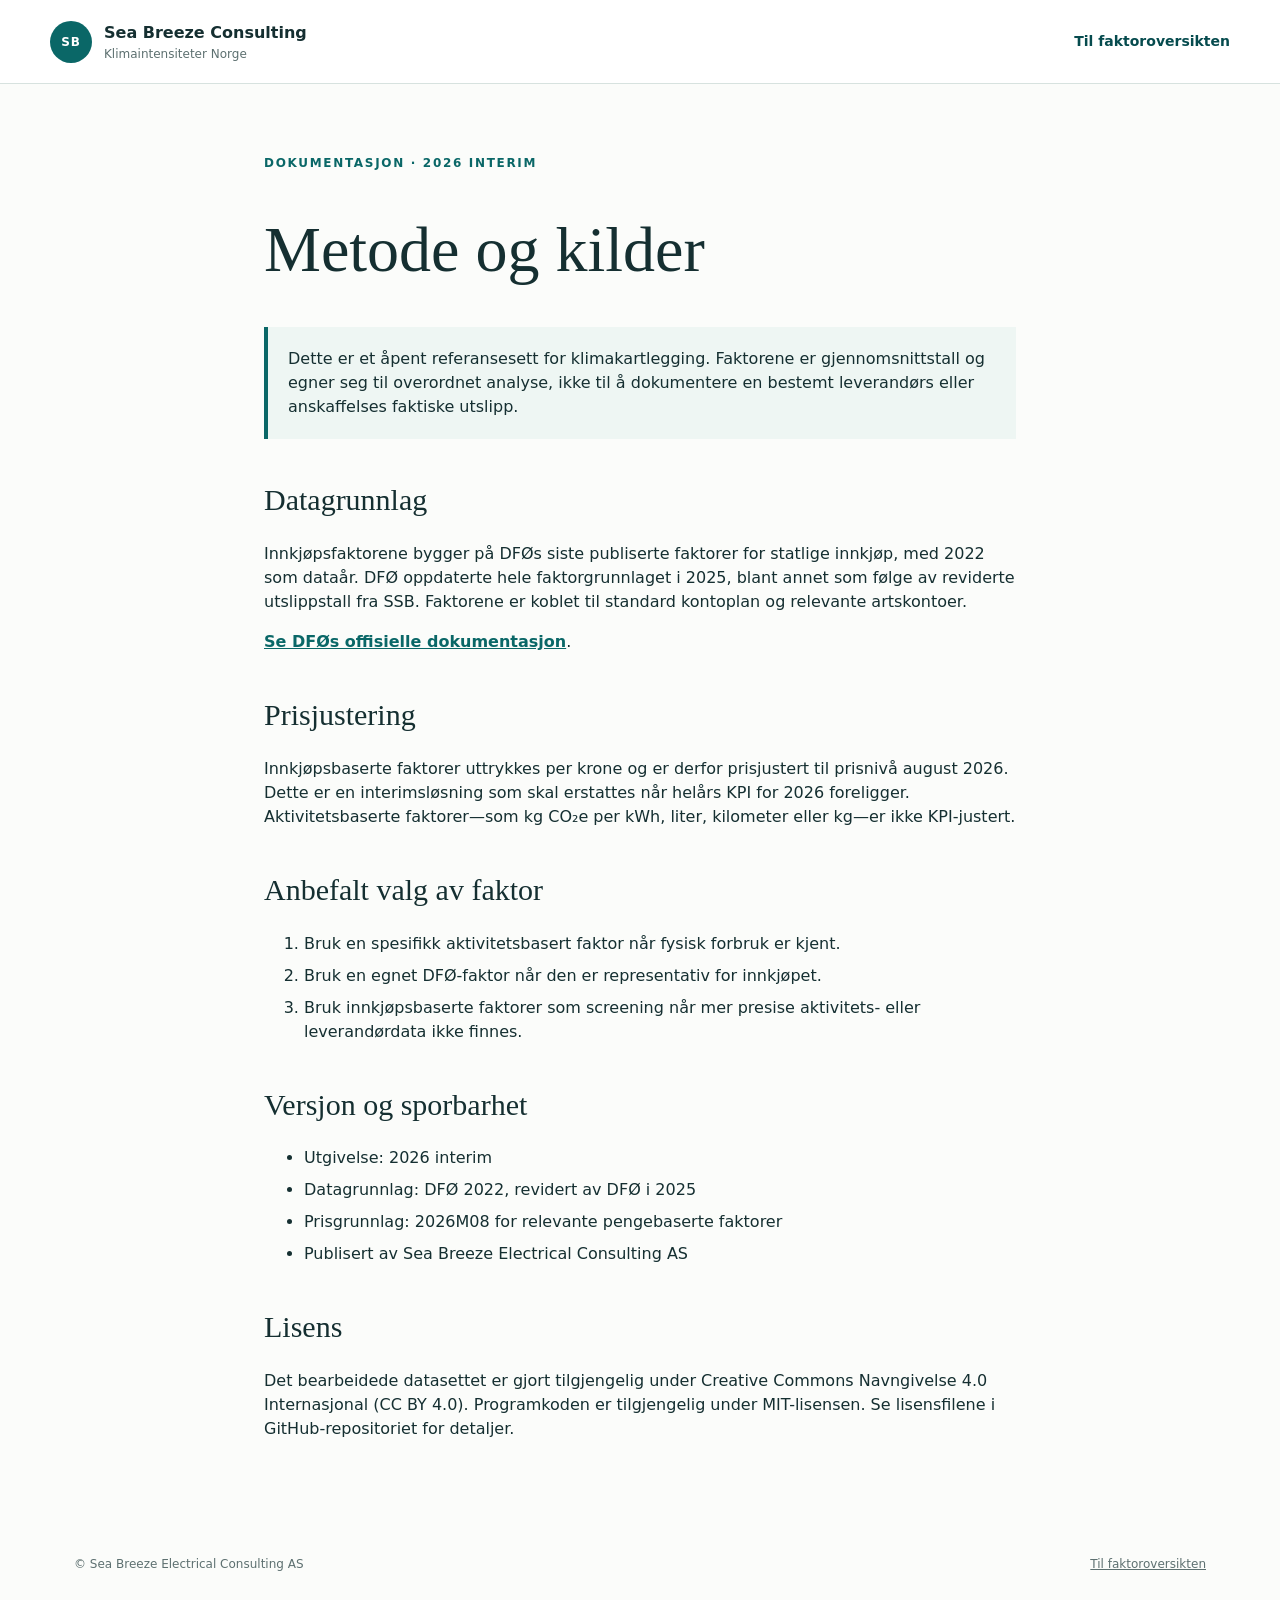
==== methodology/index.html @ c1573658 "Publish 2026 DFØ climate intensity browser" ====
<!doctype html><html lang="no"><head><meta charset="utf-8"><meta name="viewport" content="width=device-width,initial-scale=1"><title>Metode og kilder · Klimaintensiteter Norge</title><link rel="stylesheet" href="../assets/styles.css"><style>.article{max-width:800px;margin:auto;padding:70px 24px}.article h1{font:400 clamp(40px,7vw,64px)/1.08 Georgia,serif}.article h2{font:400 30px Georgia,serif;margin-top:44px}.article li{margin:.5em 0}.article a{color:var(--sea);font-weight:650}.callout{padding:20px;border-left:4px solid var(--sea);background:var(--foam)}</style></head><body><header class="site-header"><a class="brand" href="../"><span class="brand-mark">SB</span><span><strong>Sea Breeze Consulting</strong><small>Klimaintensiteter Norge</small></span></a><a class="header-link" href="../">Til faktoroversikten</a></header><main class="article"><div class="eyebrow" style="color:var(--sea)">Dokumentasjon · 2026 interim</div><h1>Metode og kilder</h1><p class="callout">Dette er et åpent referansesett for klimakartlegging. Faktorene er gjennomsnittstall og egner seg til overordnet analyse, ikke til å dokumentere en bestemt leverandørs eller anskaffelses faktiske utslipp.</p><h2>Datagrunnlag</h2><p>Innkjøpsfaktorene bygger på DFØs siste publiserte faktorer for statlige innkjøp, med 2022 som dataår. DFØ oppdaterte hele faktorgrunnlaget i 2025, blant annet som følge av reviderte utslippstall fra SSB. Faktorene er koblet til standard kontoplan og relevante artskontoer.</p><p><a href="https://www.anskaffelser.no/data-statistikk-og-analyse/utslippsfaktorer-statlige-innkjop">Se DFØs offisielle dokumentasjon</a>.</p><h2>Prisjustering</h2><p>Innkjøpsbaserte faktorer uttrykkes per krone og er derfor prisjustert til prisnivå august 2026. Dette er en interimsløsning som skal erstattes når helårs KPI for 2026 foreligger. Aktivitetsbaserte faktorer—som kg CO₂e per kWh, liter, kilometer eller kg—er ikke KPI-justert.</p><h2>Anbefalt valg av faktor</h2><ol><li>Bruk en spesifikk aktivitetsbasert faktor når fysisk forbruk er kjent.</li><li>Bruk en egnet DFØ-faktor når den er representativ for innkjøpet.</li><li>Bruk innkjøpsbaserte faktorer som screening når mer presise aktivitets- eller leverandørdata ikke finnes.</li></ol><h2>Versjon og sporbarhet</h2><ul><li>Utgivelse: 2026 interim</li><li>Datagrunnlag: DFØ 2022, revidert av DFØ i 2025</li><li>Prisgrunnlag: 2026M08 for relevante pengebaserte faktorer</li><li>Publisert av Sea Breeze Electrical Consulting AS</li></ul><h2>Lisens</h2><p>Det bearbeidede datasettet er gjort tilgjengelig under Creative Commons Navngivelse 4.0 Internasjonal (CC BY 4.0). Programkoden er tilgjengelig under MIT-lisensen. Se lisensfilene i GitHub-repositoriet for detaljer.</p></main><footer><span>© Sea Breeze Electrical Consulting AS</span><a href="../">Til faktoroversikten</a></footer></body></html>
---- assets/styles.css ----
:root{--ink:#152f31;--muted:#5d7070;--sea:#0a6767;--sea-dark:#064b4e;--foam:#eef6f3;--sand:#f6f1e7;--line:#d7e2df;--white:#fff;--shadow:0 22px 60px rgba(18,54,53,.12)}
*{box-sizing:border-box}html{scroll-behavior:smooth}body{margin:0;color:var(--ink);background:#fbfcfa;font:16px/1.5 system-ui,-apple-system,"Segoe UI",sans-serif}button,input{font:inherit}a{color:inherit}.site-header{height:84px;padding:0 max(24px,calc((100vw - 1180px)/2));display:flex;align-items:center;justify-content:space-between;background:var(--white);border-bottom:1px solid var(--line)}.brand{display:flex;gap:12px;align-items:center;text-decoration:none}.brand-mark{display:grid;place-items:center;width:42px;height:42px;border-radius:50%;background:var(--sea);color:#fff;font-size:12px;letter-spacing:.08em;font-weight:800}.brand strong,.brand small{display:block}.brand small{color:var(--muted);font-size:12px}.header-link{color:var(--sea-dark);font-size:14px;font-weight:650;text-decoration:none}.header-link:hover{text-decoration:underline}.hero{padding:76px max(24px,calc((100vw - 1080px)/2)) 68px;background:linear-gradient(135deg,var(--sea-dark),#0a6a68 72%,#11847c);color:#fff}.eyebrow,.section-label{text-transform:uppercase;letter-spacing:.14em;font-size:12px;font-weight:800}.hero h1{font-family:Georgia,serif;font-weight:400;font-size:clamp(42px,7vw,76px);line-height:1.02;max-width:800px;margin:18px 0}.hero>p{font-size:19px;max-width:720px;color:#dcebea}.release-note{max-width:900px;margin-top:38px;padding:18px 20px;border:1px solid rgba(255,255,255,.28);border-radius:10px;background:rgba(255,255,255,.07);display:flex;gap:18px}.release-note strong{white-space:nowrap}.release-note span{color:#e5f0ee}.browser{max-width:1180px;margin:0 auto;padding:68px 24px}.browser-heading{display:flex;justify-content:space-between;align-items:end;gap:24px}.browser h2,.guidance h2{font:400 clamp(30px,4vw,44px)/1.15 Georgia,serif;margin:7px 0 0}.section-label{color:var(--sea)}.download{padding:11px 16px;border-radius:8px;background:var(--sea);color:#fff;text-decoration:none;font-weight:700;font-size:14px}.download:hover{background:var(--sea-dark)}.stats{display:grid;grid-template-columns:repeat(3,1fr);margin:36px 0;border:1px solid var(--line);border-radius:12px;background:#fff}.stats div{padding:21px 24px;border-right:1px solid var(--line)}.stats div:last-child{border:0}.stats strong,.stats span{display:block}.stats strong{font:400 30px Georgia,serif}.stats span{font-size:13px;color:var(--muted)}.controls{display:flex;gap:14px;justify-content:space-between}.search{height:48px;display:flex;align-items:center;gap:10px;border:1px solid #bac9c6;border-radius:9px;background:#fff;padding:0 15px;flex:1;max-width:650px}.search:focus-within{outline:3px solid rgba(10,103,103,.18);border-color:var(--sea)}.search input{width:100%;border:0;outline:0;color:var(--ink)}.filter-group{display:flex;gap:4px;padding:4px;border-radius:9px;background:var(--foam)}.filter{padding:8px 14px;border:0;border-radius:7px;background:transparent;color:var(--sea-dark);cursor:pointer}.filter.active{background:#fff;box-shadow:0 2px 8px rgba(22,55,54,.1);font-weight:700}.result-summary{color:var(--muted);font-size:14px;margin:20px 0 10px}.table-wrap{border:1px solid var(--line);border-radius:12px;overflow:hidden;background:#fff}table{width:100%;border-collapse:collapse}th{padding:13px 17px;text-align:left;background:var(--foam);color:var(--muted);font-size:12px;text-transform:uppercase;letter-spacing:.08em}td{padding:16px 17px;border-top:1px solid var(--line);vertical-align:middle}.factor-row{cursor:pointer}.factor-row:hover,.factor-row:focus-within{background:#f7faf8}.account{font-variant-numeric:tabular-nums;font-weight:750;color:var(--sea-dark)}.value{font-variant-numeric:tabular-nums;font-weight:750;white-space:nowrap}.value small{display:block;font-weight:400;color:var(--muted)}.tag{display:inline-block;border-radius:20px;padding:4px 9px;background:var(--sand);font-size:12px;white-space:nowrap}.row-button{border:0;background:none;color:var(--sea);font-size:22px;cursor:pointer}.empty{padding:45px;text-align:center;color:var(--muted)}.guidance{display:grid;grid-template-columns:1fr 1.25fr;gap:70px;padding:64px max(24px,calc((100vw - 1080px)/2));background:var(--sand)}.guidance p{margin:0;font-size:18px}dialog{width:min(660px,calc(100vw - 32px));max-height:calc(100vh - 40px);padding:34px;border:0;border-radius:14px;box-shadow:var(--shadow);color:var(--ink)}dialog::backdrop{background:rgba(4,31,32,.62)}.close{position:absolute;right:16px;top:12px;border:0;background:transparent;font-size:30px;color:var(--muted);cursor:pointer}.detail-kicker{color:var(--sea);font-size:13px;font-weight:800}.detail-title{font:400 32px/1.2 Georgia,serif;margin:8px 36px 24px 0}.detail-value{padding:20px;background:var(--foam);border-radius:10px;font-size:14px}.detail-value strong{display:block;font:400 30px Georgia,serif}.detail-grid{display:grid;grid-template-columns:1fr 1fr;gap:16px;margin-top:22px}.detail-grid div{border-top:1px solid var(--line);padding-top:10px}.detail-grid dt{color:var(--muted);font-size:12px;text-transform:uppercase;letter-spacing:.06em}.detail-grid dd{margin:3px 0;font-size:14px}.notice{margin-top:22px;padding:14px;border-left:3px solid var(--sea);background:#faf8f2;color:var(--muted);font-size:13px}footer{max-width:1180px;margin:auto;padding:28px 24px;display:flex;justify-content:space-between;gap:24px;color:var(--muted);font-size:12px}.sr-only{position:absolute;width:1px;height:1px;padding:0;margin:-1px;overflow:hidden;clip:rect(0,0,0,0);white-space:nowrap;border:0}
@media(max-width:720px){.site-header{height:72px}.brand strong{font-size:14px}.header-link{display:none}.hero{padding-top:55px}.release-note{display:block}.release-note strong{display:block;margin-bottom:7px}.browser{padding:48px 16px}.browser-heading{align-items:start}.download{white-space:nowrap}.stats{grid-template-columns:1fr}.stats div{border-right:0;border-bottom:1px solid var(--line)}.controls{display:block}.search{max-width:none}.filter-group{margin-top:10px}.filter{flex:1}th:nth-child(1),td:nth-child(1),th:nth-child(4),td:nth-child(4){display:none}td,th{padding:13px 11px}.guidance{grid-template-columns:1fr;gap:20px}.detail-grid{grid-template-columns:1fr}footer{display:block}footer span{display:block;margin-bottom:7px}}
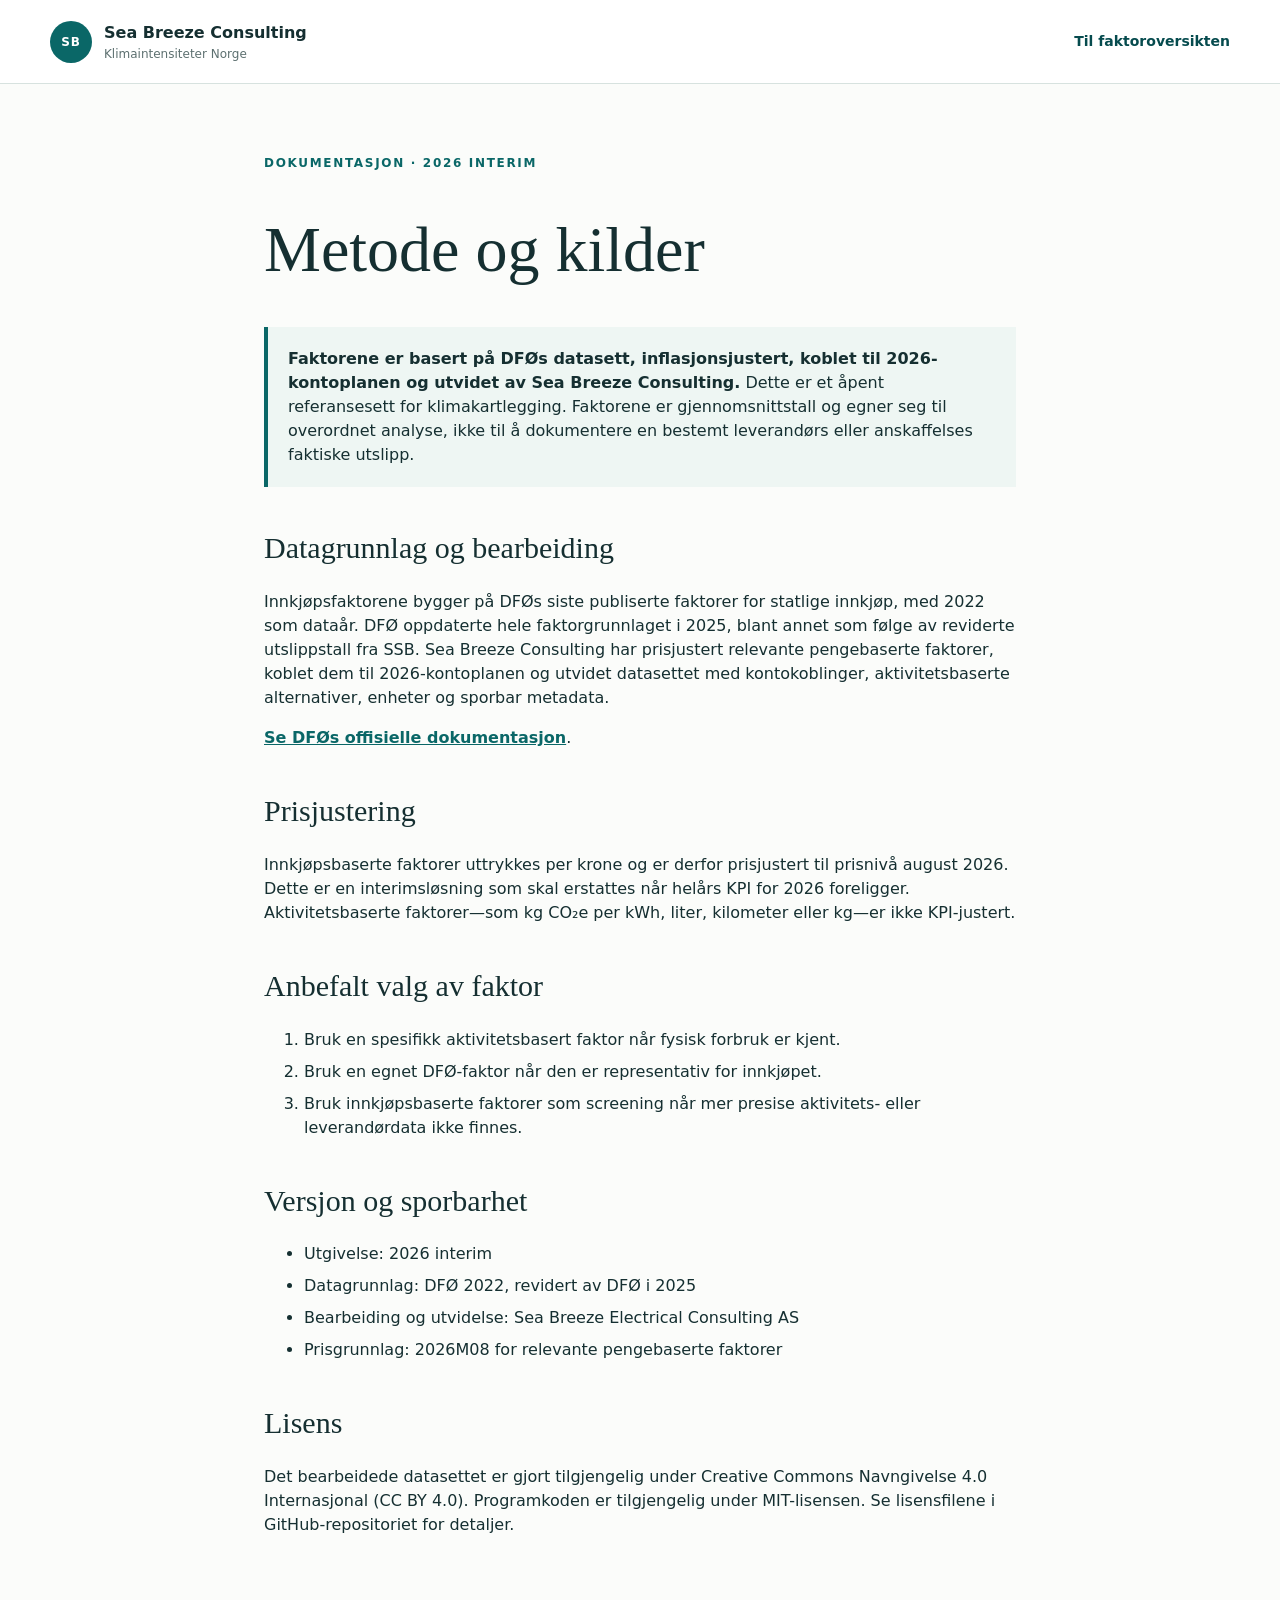
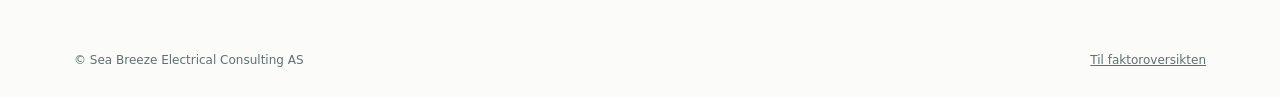
==== commit e719004c: "Clarify DFØ source and Sea Breeze enhancements" ====
--- a/methodology/index.html
+++ b/methodology/index.html
@@ -1 +1 @@
-<!doctype html><html lang="no"><head><meta charset="utf-8"><meta name="viewport" content="width=device-width,initial-scale=1"><title>Metode og kilder · Klimaintensiteter Norge</title><link rel="stylesheet" href="../assets/styles.css"><style>.article{max-width:800px;margin:auto;padding:70px 24px}.article h1{font:400 clamp(40px,7vw,64px)/1.08 Georgia,serif}.article h2{font:400 30px Georgia,serif;margin-top:44px}.article li{margin:.5em 0}.article a{color:var(--sea);font-weight:650}.callout{padding:20px;border-left:4px solid var(--sea);background:var(--foam)}</style></head><body><header class="site-header"><a class="brand" href="../"><span class="brand-mark">SB</span><span><strong>Sea Breeze Consulting</strong><small>Klimaintensiteter Norge</small></span></a><a class="header-link" href="../">Til faktoroversikten</a></header><main class="article"><div class="eyebrow" style="color:var(--sea)">Dokumentasjon · 2026 interim</div><h1>Metode og kilder</h1><p class="callout">Dette er et åpent referansesett for klimakartlegging. Faktorene er gjennomsnittstall og egner seg til overordnet analyse, ikke til å dokumentere en bestemt leverandørs eller anskaffelses faktiske utslipp.</p><h2>Datagrunnlag</h2><p>Innkjøpsfaktorene bygger på DFØs siste publiserte faktorer for statlige innkjøp, med 2022 som dataår. DFØ oppdaterte hele faktorgrunnlaget i 2025, blant annet som følge av reviderte utslippstall fra SSB. Faktorene er koblet til standard kontoplan og relevante artskontoer.</p><p><a href="https://www.anskaffelser.no/data-statistikk-og-analyse/utslippsfaktorer-statlige-innkjop">Se DFØs offisielle dokumentasjon</a>.</p><h2>Prisjustering</h2><p>Innkjøpsbaserte faktorer uttrykkes per krone og er derfor prisjustert til prisnivå august 2026. Dette er en interimsløsning som skal erstattes når helårs KPI for 2026 foreligger. Aktivitetsbaserte faktorer—som kg CO₂e per kWh, liter, kilometer eller kg—er ikke KPI-justert.</p><h2>Anbefalt valg av faktor</h2><ol><li>Bruk en spesifikk aktivitetsbasert faktor når fysisk forbruk er kjent.</li><li>Bruk en egnet DFØ-faktor når den er representativ for innkjøpet.</li><li>Bruk innkjøpsbaserte faktorer som screening når mer presise aktivitets- eller leverandørdata ikke finnes.</li></ol><h2>Versjon og sporbarhet</h2><ul><li>Utgivelse: 2026 interim</li><li>Datagrunnlag: DFØ 2022, revidert av DFØ i 2025</li><li>Prisgrunnlag: 2026M08 for relevante pengebaserte faktorer</li><li>Publisert av Sea Breeze Electrical Consulting AS</li></ul><h2>Lisens</h2><p>Det bearbeidede datasettet er gjort tilgjengelig under Creative Commons Navngivelse 4.0 Internasjonal (CC BY 4.0). Programkoden er tilgjengelig under MIT-lisensen. Se lisensfilene i GitHub-repositoriet for detaljer.</p></main><footer><span>© Sea Breeze Electrical Consulting AS</span><a href="../">Til faktoroversikten</a></footer></body></html>
+<!doctype html><html lang="no"><head><meta charset="utf-8"><meta name="viewport" content="width=device-width,initial-scale=1"><title>Metode og kilder · Klimaintensiteter Norge</title><link rel="stylesheet" href="../assets/styles.css"><style>.article{max-width:800px;margin:auto;padding:70px 24px}.article h1{font:400 clamp(40px,7vw,64px)/1.08 Georgia,serif}.article h2{font:400 30px Georgia,serif;margin-top:44px}.article li{margin:.5em 0}.article a{color:var(--sea);font-weight:650}.callout{padding:20px;border-left:4px solid var(--sea);background:var(--foam)}</style></head><body><header class="site-header"><a class="brand" href="../"><span class="brand-mark">SB</span><span><strong>Sea Breeze Consulting</strong><small>Klimaintensiteter Norge</small></span></a><a class="header-link" href="../">Til faktoroversikten</a></header><main class="article"><div class="eyebrow" style="color:var(--sea)">Dokumentasjon · 2026 interim</div><h1>Metode og kilder</h1><p class="callout"><strong>Faktorene er basert på DFØs datasett, inflasjonsjustert, koblet til 2026-kontoplanen og utvidet av Sea Breeze Consulting.</strong> Dette er et åpent referansesett for klimakartlegging. Faktorene er gjennomsnittstall og egner seg til overordnet analyse, ikke til å dokumentere en bestemt leverandørs eller anskaffelses faktiske utslipp.</p><h2>Datagrunnlag og bearbeiding</h2><p>Innkjøpsfaktorene bygger på DFØs siste publiserte faktorer for statlige innkjøp, med 2022 som dataår. DFØ oppdaterte hele faktorgrunnlaget i 2025, blant annet som følge av reviderte utslippstall fra SSB. Sea Breeze Consulting har prisjustert relevante pengebaserte faktorer, koblet dem til 2026-kontoplanen og utvidet datasettet med kontokoblinger, aktivitetsbaserte alternativer, enheter og sporbar metadata.</p><p><a href="https://www.anskaffelser.no/data-statistikk-og-analyse/utslippsfaktorer-statlige-innkjop">Se DFØs offisielle dokumentasjon</a>.</p><h2>Prisjustering</h2><p>Innkjøpsbaserte faktorer uttrykkes per krone og er derfor prisjustert til prisnivå august 2026. Dette er en interimsløsning som skal erstattes når helårs KPI for 2026 foreligger. Aktivitetsbaserte faktorer—som kg CO₂e per kWh, liter, kilometer eller kg—er ikke KPI-justert.</p><h2>Anbefalt valg av faktor</h2><ol><li>Bruk en spesifikk aktivitetsbasert faktor når fysisk forbruk er kjent.</li><li>Bruk en egnet DFØ-faktor når den er representativ for innkjøpet.</li><li>Bruk innkjøpsbaserte faktorer som screening når mer presise aktivitets- eller leverandørdata ikke finnes.</li></ol><h2>Versjon og sporbarhet</h2><ul><li>Utgivelse: 2026 interim</li><li>Datagrunnlag: DFØ 2022, revidert av DFØ i 2025</li><li>Bearbeiding og utvidelse: Sea Breeze Electrical Consulting AS</li><li>Prisgrunnlag: 2026M08 for relevante pengebaserte faktorer</li></ul><h2>Lisens</h2><p>Det bearbeidede datasettet er gjort tilgjengelig under Creative Commons Navngivelse 4.0 Internasjonal (CC BY 4.0). Programkoden er tilgjengelig under MIT-lisensen. Se lisensfilene i GitHub-repositoriet for detaljer.</p></main><footer><span>© Sea Breeze Electrical Consulting AS</span><a href="../">Til faktoroversikten</a></footer></body></html>
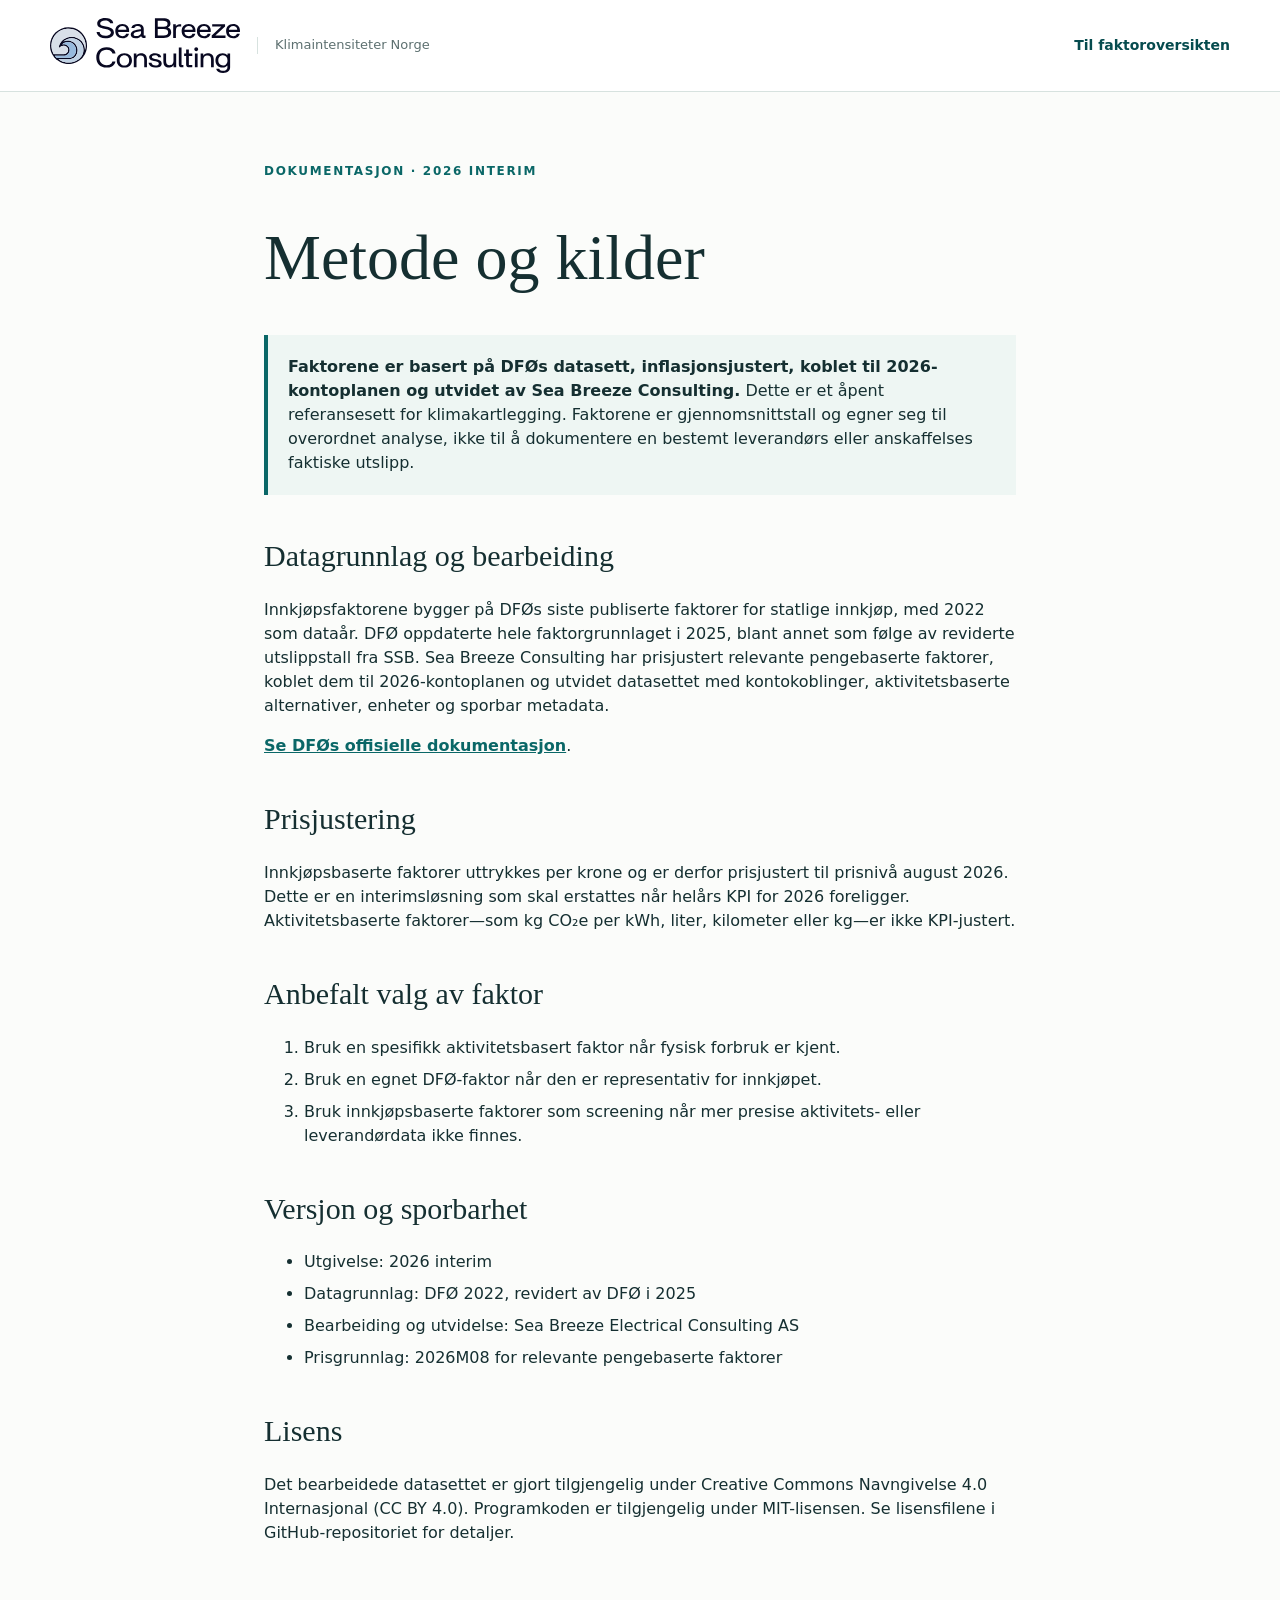
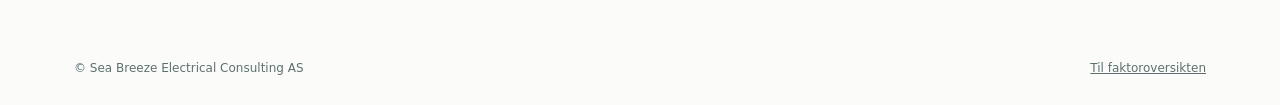
==== commit 21be6e2c: "Add Sea Breeze brand assets and logo" ====
--- a/methodology/index.html
+++ b/methodology/index.html
@@ -1 +1,48 @@
-<!doctype html><html lang="no"><head><meta charset="utf-8"><meta name="viewport" content="width=device-width,initial-scale=1"><title>Metode og kilder · Klimaintensiteter Norge</title><link rel="stylesheet" href="../assets/styles.css"><style>.article{max-width:800px;margin:auto;padding:70px 24px}.article h1{font:400 clamp(40px,7vw,64px)/1.08 Georgia,serif}.article h2{font:400 30px Georgia,serif;margin-top:44px}.article li{margin:.5em 0}.article a{color:var(--sea);font-weight:650}.callout{padding:20px;border-left:4px solid var(--sea);background:var(--foam)}</style></head><body><header class="site-header"><a class="brand" href="../"><span class="brand-mark">SB</span><span><strong>Sea Breeze Consulting</strong><small>Klimaintensiteter Norge</small></span></a><a class="header-link" href="../">Til faktoroversikten</a></header><main class="article"><div class="eyebrow" style="color:var(--sea)">Dokumentasjon · 2026 interim</div><h1>Metode og kilder</h1><p class="callout"><strong>Faktorene er basert på DFØs datasett, inflasjonsjustert, koblet til 2026-kontoplanen og utvidet av Sea Breeze Consulting.</strong> Dette er et åpent referansesett for klimakartlegging. Faktorene er gjennomsnittstall og egner seg til overordnet analyse, ikke til å dokumentere en bestemt leverandørs eller anskaffelses faktiske utslipp.</p><h2>Datagrunnlag og bearbeiding</h2><p>Innkjøpsfaktorene bygger på DFØs siste publiserte faktorer for statlige innkjøp, med 2022 som dataår. DFØ oppdaterte hele faktorgrunnlaget i 2025, blant annet som følge av reviderte utslippstall fra SSB. Sea Breeze Consulting har prisjustert relevante pengebaserte faktorer, koblet dem til 2026-kontoplanen og utvidet datasettet med kontokoblinger, aktivitetsbaserte alternativer, enheter og sporbar metadata.</p><p><a href="https://www.anskaffelser.no/data-statistikk-og-analyse/utslippsfaktorer-statlige-innkjop">Se DFØs offisielle dokumentasjon</a>.</p><h2>Prisjustering</h2><p>Innkjøpsbaserte faktorer uttrykkes per krone og er derfor prisjustert til prisnivå august 2026. Dette er en interimsløsning som skal erstattes når helårs KPI for 2026 foreligger. Aktivitetsbaserte faktorer—som kg CO₂e per kWh, liter, kilometer eller kg—er ikke KPI-justert.</p><h2>Anbefalt valg av faktor</h2><ol><li>Bruk en spesifikk aktivitetsbasert faktor når fysisk forbruk er kjent.</li><li>Bruk en egnet DFØ-faktor når den er representativ for innkjøpet.</li><li>Bruk innkjøpsbaserte faktorer som screening når mer presise aktivitets- eller leverandørdata ikke finnes.</li></ol><h2>Versjon og sporbarhet</h2><ul><li>Utgivelse: 2026 interim</li><li>Datagrunnlag: DFØ 2022, revidert av DFØ i 2025</li><li>Bearbeiding og utvidelse: Sea Breeze Electrical Consulting AS</li><li>Prisgrunnlag: 2026M08 for relevante pengebaserte faktorer</li></ul><h2>Lisens</h2><p>Det bearbeidede datasettet er gjort tilgjengelig under Creative Commons Navngivelse 4.0 Internasjonal (CC BY 4.0). Programkoden er tilgjengelig under MIT-lisensen. Se lisensfilene i GitHub-repositoriet for detaljer.</p></main><footer><span>© Sea Breeze Electrical Consulting AS</span><a href="../">Til faktoroversikten</a></footer></body></html>
+<!doctype html>
+<html lang="no">
+<head>
+  <meta charset="utf-8">
+  <meta name="viewport" content="width=device-width,initial-scale=1">
+  <title>Metode og kilder · Klimaintensiteter Norge</title>
+  <link rel="icon" type="image/png" href="../assets/brand/sea-breeze-icon@2x.png">
+  <link rel="stylesheet" href="../assets/styles.css">
+  <style>
+    .article{max-width:800px;margin:auto;padding:70px 24px}.article h1{font:400 clamp(40px,7vw,64px)/1.08 Georgia,serif}.article h2{font:400 30px Georgia,serif;margin-top:44px}.article li{margin:.5em 0}.article a{color:var(--sea);font-weight:650}.callout{padding:20px;border-left:4px solid var(--sea);background:var(--foam)}
+  </style>
+</head>
+<body>
+  <header class="site-header">
+    <a class="brand" href="../" aria-label="Sea Breeze Consulting – Klimaintensiteter Norge">
+      <img class="brand-logo" src="../assets/brand/sea-breeze-consulting-logo.svg" alt="Sea Breeze Consulting">
+      <span class="product-name">Klimaintensiteter Norge</span>
+    </a>
+    <a class="header-link" href="../">Til faktoroversikten</a>
+  </header>
+  <main class="article">
+    <div class="eyebrow" style="color:var(--sea)">Dokumentasjon · 2026 interim</div>
+    <h1>Metode og kilder</h1>
+    <p class="callout"><strong>Faktorene er basert på DFØs datasett, inflasjonsjustert, koblet til 2026-kontoplanen og utvidet av Sea Breeze Consulting.</strong> Dette er et åpent referansesett for klimakartlegging. Faktorene er gjennomsnittstall og egner seg til overordnet analyse, ikke til å dokumentere en bestemt leverandørs eller anskaffelses faktiske utslipp.</p>
+    <h2>Datagrunnlag og bearbeiding</h2>
+    <p>Innkjøpsfaktorene bygger på DFØs siste publiserte faktorer for statlige innkjøp, med 2022 som dataår. DFØ oppdaterte hele faktorgrunnlaget i 2025, blant annet som følge av reviderte utslippstall fra SSB. Sea Breeze Consulting har prisjustert relevante pengebaserte faktorer, koblet dem til 2026-kontoplanen og utvidet datasettet med kontokoblinger, aktivitetsbaserte alternativer, enheter og sporbar metadata.</p>
+    <p><a href="https://www.anskaffelser.no/data-statistikk-og-analyse/utslippsfaktorer-statlige-innkjop">Se DFØs offisielle dokumentasjon</a>.</p>
+    <h2>Prisjustering</h2>
+    <p>Innkjøpsbaserte faktorer uttrykkes per krone og er derfor prisjustert til prisnivå august 2026. Dette er en interimsløsning som skal erstattes når helårs KPI for 2026 foreligger. Aktivitetsbaserte faktorer—som kg CO₂e per kWh, liter, kilometer eller kg—er ikke KPI-justert.</p>
+    <h2>Anbefalt valg av faktor</h2>
+    <ol>
+      <li>Bruk en spesifikk aktivitetsbasert faktor når fysisk forbruk er kjent.</li>
+      <li>Bruk en egnet DFØ-faktor når den er representativ for innkjøpet.</li>
+      <li>Bruk innkjøpsbaserte faktorer som screening når mer presise aktivitets- eller leverandørdata ikke finnes.</li>
+    </ol>
+    <h2>Versjon og sporbarhet</h2>
+    <ul>
+      <li>Utgivelse: 2026 interim</li>
+      <li>Datagrunnlag: DFØ 2022, revidert av DFØ i 2025</li>
+      <li>Bearbeiding og utvidelse: Sea Breeze Electrical Consulting AS</li>
+      <li>Prisgrunnlag: 2026M08 for relevante pengebaserte faktorer</li>
+    </ul>
+    <h2>Lisens</h2>
+    <p>Det bearbeidede datasettet er gjort tilgjengelig under Creative Commons Navngivelse 4.0 Internasjonal (CC BY 4.0). Programkoden er tilgjengelig under MIT-lisensen. Se lisensfilene i GitHub-repositoriet for detaljer.</p>
+  </main>
+  <footer><span>© Sea Breeze Electrical Consulting AS</span><a href="../">Til faktoroversikten</a></footer>
+</body>
+</html>
--- a/assets/styles.css
+++ b/assets/styles.css
@@ -1,3 +1,7 @@
 :root{--ink:#152f31;--muted:#5d7070;--sea:#0a6767;--sea-dark:#064b4e;--foam:#eef6f3;--sand:#f6f1e7;--line:#d7e2df;--white:#fff;--shadow:0 22px 60px rgba(18,54,53,.12)}
 *{box-sizing:border-box}html{scroll-behavior:smooth}body{margin:0;color:var(--ink);background:#fbfcfa;font:16px/1.5 system-ui,-apple-system,"Segoe UI",sans-serif}button,input{font:inherit}a{color:inherit}.site-header{height:84px;padding:0 max(24px,calc((100vw - 1180px)/2));display:flex;align-items:center;justify-content:space-between;background:var(--white);border-bottom:1px solid var(--line)}.brand{display:flex;gap:12px;align-items:center;text-decoration:none}.brand-mark{display:grid;place-items:center;width:42px;height:42px;border-radius:50%;background:var(--sea);color:#fff;font-size:12px;letter-spacing:.08em;font-weight:800}.brand strong,.brand small{display:block}.brand small{color:var(--muted);font-size:12px}.header-link{color:var(--sea-dark);font-size:14px;font-weight:650;text-decoration:none}.header-link:hover{text-decoration:underline}.hero{padding:76px max(24px,calc((100vw - 1080px)/2)) 68px;background:linear-gradient(135deg,var(--sea-dark),#0a6a68 72%,#11847c);color:#fff}.eyebrow,.section-label{text-transform:uppercase;letter-spacing:.14em;font-size:12px;font-weight:800}.hero h1{font-family:Georgia,serif;font-weight:400;font-size:clamp(42px,7vw,76px);line-height:1.02;max-width:800px;margin:18px 0}.hero>p{font-size:19px;max-width:720px;color:#dcebea}.release-note{max-width:900px;margin-top:38px;padding:18px 20px;border:1px solid rgba(255,255,255,.28);border-radius:10px;background:rgba(255,255,255,.07);display:flex;gap:18px}.release-note strong{white-space:nowrap}.release-note span{color:#e5f0ee}.browser{max-width:1180px;margin:0 auto;padding:68px 24px}.browser-heading{display:flex;justify-content:space-between;align-items:end;gap:24px}.browser h2,.guidance h2{font:400 clamp(30px,4vw,44px)/1.15 Georgia,serif;margin:7px 0 0}.section-label{color:var(--sea)}.download{padding:11px 16px;border-radius:8px;background:var(--sea);color:#fff;text-decoration:none;font-weight:700;font-size:14px}.download:hover{background:var(--sea-dark)}.stats{display:grid;grid-template-columns:repeat(3,1fr);margin:36px 0;border:1px solid var(--line);border-radius:12px;background:#fff}.stats div{padding:21px 24px;border-right:1px solid var(--line)}.stats div:last-child{border:0}.stats strong,.stats span{display:block}.stats strong{font:400 30px Georgia,serif}.stats span{font-size:13px;color:var(--muted)}.controls{display:flex;gap:14px;justify-content:space-between}.search{height:48px;display:flex;align-items:center;gap:10px;border:1px solid #bac9c6;border-radius:9px;background:#fff;padding:0 15px;flex:1;max-width:650px}.search:focus-within{outline:3px solid rgba(10,103,103,.18);border-color:var(--sea)}.search input{width:100%;border:0;outline:0;color:var(--ink)}.filter-group{display:flex;gap:4px;padding:4px;border-radius:9px;background:var(--foam)}.filter{padding:8px 14px;border:0;border-radius:7px;background:transparent;color:var(--sea-dark);cursor:pointer}.filter.active{background:#fff;box-shadow:0 2px 8px rgba(22,55,54,.1);font-weight:700}.result-summary{color:var(--muted);font-size:14px;margin:20px 0 10px}.table-wrap{border:1px solid var(--line);border-radius:12px;overflow:hidden;background:#fff}table{width:100%;border-collapse:collapse}th{padding:13px 17px;text-align:left;background:var(--foam);color:var(--muted);font-size:12px;text-transform:uppercase;letter-spacing:.08em}td{padding:16px 17px;border-top:1px solid var(--line);vertical-align:middle}.factor-row{cursor:pointer}.factor-row:hover,.factor-row:focus-within{background:#f7faf8}.account{font-variant-numeric:tabular-nums;font-weight:750;color:var(--sea-dark)}.value{font-variant-numeric:tabular-nums;font-weight:750;white-space:nowrap}.value small{display:block;font-weight:400;color:var(--muted)}.tag{display:inline-block;border-radius:20px;padding:4px 9px;background:var(--sand);font-size:12px;white-space:nowrap}.row-button{border:0;background:none;color:var(--sea);font-size:22px;cursor:pointer}.empty{padding:45px;text-align:center;color:var(--muted)}.guidance{display:grid;grid-template-columns:1fr 1.25fr;gap:70px;padding:64px max(24px,calc((100vw - 1080px)/2));background:var(--sand)}.guidance p{margin:0;font-size:18px}dialog{width:min(660px,calc(100vw - 32px));max-height:calc(100vh - 40px);padding:34px;border:0;border-radius:14px;box-shadow:var(--shadow);color:var(--ink)}dialog::backdrop{background:rgba(4,31,32,.62)}.close{position:absolute;right:16px;top:12px;border:0;background:transparent;font-size:30px;color:var(--muted);cursor:pointer}.detail-kicker{color:var(--sea);font-size:13px;font-weight:800}.detail-title{font:400 32px/1.2 Georgia,serif;margin:8px 36px 24px 0}.detail-value{padding:20px;background:var(--foam);border-radius:10px;font-size:14px}.detail-value strong{display:block;font:400 30px Georgia,serif}.detail-grid{display:grid;grid-template-columns:1fr 1fr;gap:16px;margin-top:22px}.detail-grid div{border-top:1px solid var(--line);padding-top:10px}.detail-grid dt{color:var(--muted);font-size:12px;text-transform:uppercase;letter-spacing:.06em}.detail-grid dd{margin:3px 0;font-size:14px}.notice{margin-top:22px;padding:14px;border-left:3px solid var(--sea);background:#faf8f2;color:var(--muted);font-size:13px}footer{max-width:1180px;margin:auto;padding:28px 24px;display:flex;justify-content:space-between;gap:24px;color:var(--muted);font-size:12px}.sr-only{position:absolute;width:1px;height:1px;padding:0;margin:-1px;overflow:hidden;clip:rect(0,0,0,0);white-space:nowrap;border:0}
 @media(max-width:720px){.site-header{height:72px}.brand strong{font-size:14px}.header-link{display:none}.hero{padding-top:55px}.release-note{display:block}.release-note strong{display:block;margin-bottom:7px}.browser{padding:48px 16px}.browser-heading{align-items:start}.download{white-space:nowrap}.stats{grid-template-columns:1fr}.stats div{border-right:0;border-bottom:1px solid var(--line)}.controls{display:block}.search{max-width:none}.filter-group{margin-top:10px}.filter{flex:1}th:nth-child(1),td:nth-child(1),th:nth-child(4),td:nth-child(4){display:none}td,th{padding:13px 11px}.guidance{grid-template-columns:1fr;gap:20px}.detail-grid{grid-template-columns:1fr}footer{display:block}footer span{display:block;margin-bottom:7px}}
+
+/* Sea Breeze visual identity */
+.site-header{height:92px}.brand{gap:17px}.brand-logo{display:block;width:190px;height:auto}.product-name{padding-left:17px;border-left:1px solid var(--line);color:var(--muted);font-size:13px;line-height:1.25}
+@media(max-width:720px){.site-header{height:76px;padding-left:16px;padding-right:16px}.brand{gap:10px}.brand-logo{width:145px}.product-name{max-width:105px;padding-left:10px;font-size:10px}}
